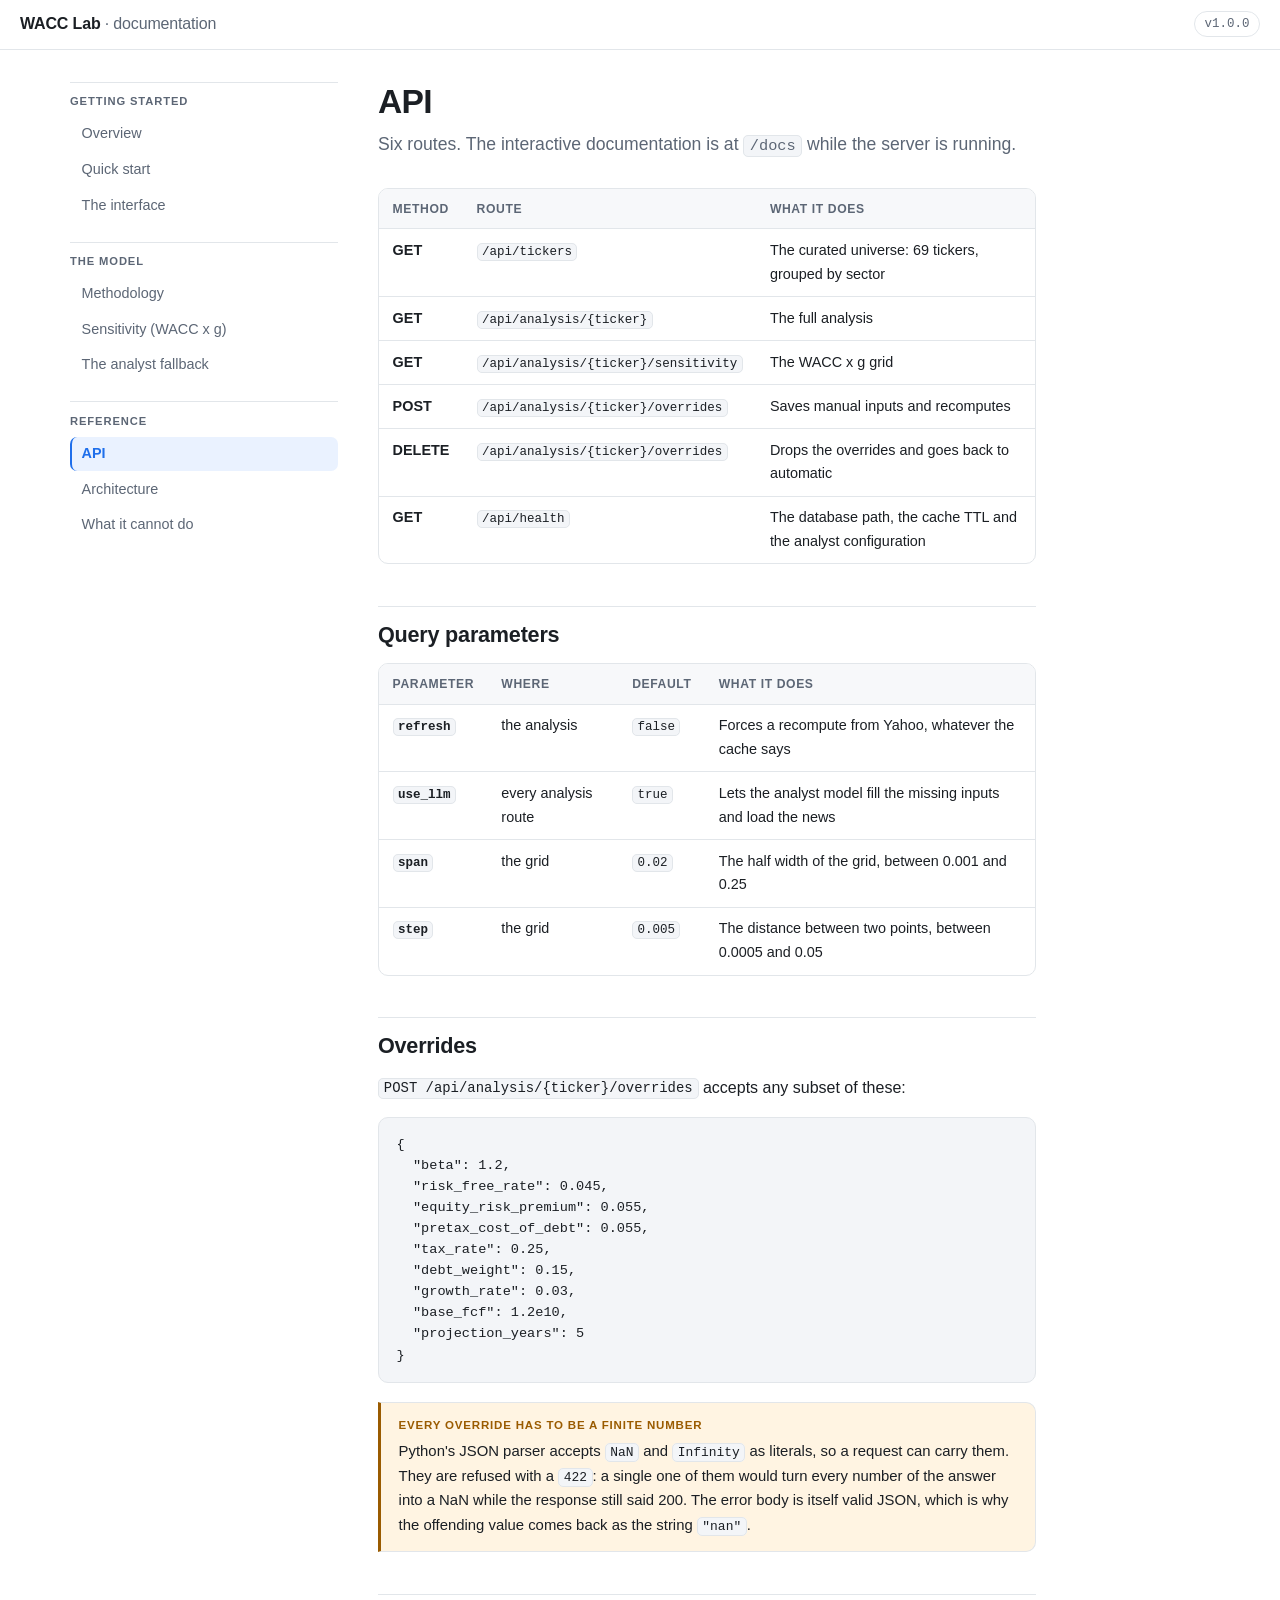
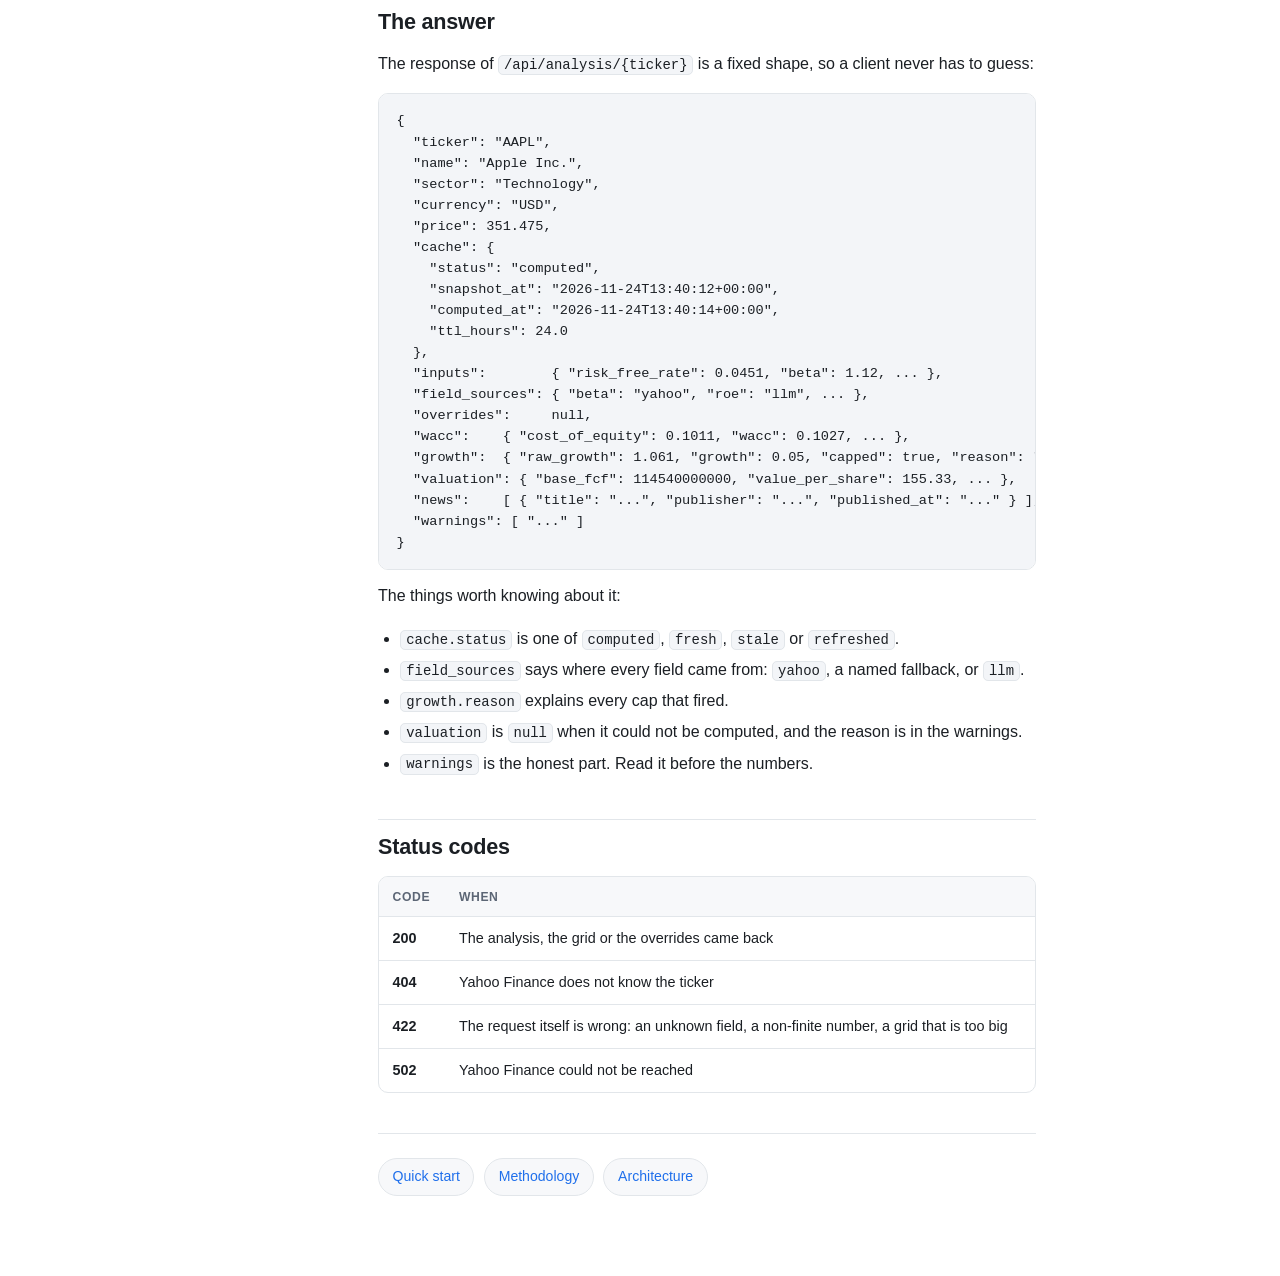
==== docs/api.html @ ee91ddda "docs(wiki): add the HTML wiki in docs/ and serve it at /wiki The documentation was the last thing mi" ====
<!DOCTYPE html>
<html lang="en">
<head>
<meta charset="utf-8" />
<meta name="viewport" content="width=device-width, initial-scale=1" />
<title>API — WACC Lab</title>
<link rel="stylesheet" href="assets/wiki.css" />
</head>
<body data-page="api">
<header class="masthead">
  <button class="menu" id="menu">Menu</button>
  <a class="mark" href="index.html">WACC Lab <span>· documentation</span></a>
  <span class="version" id="version">v1.0.0</span>
</header>

<div class="shell">
  <nav class="sidebar" id="sidebar"></nav>

  <main class="content">
    <h1>API</h1>
    <p class="lead">
      Six routes. The interactive documentation is at
      <code>/docs</code> while the server is running.
    </p>

    <div class="table-wrap">
      <table>
        <thead>
          <tr><th>Method</th><th>Route</th><th>What it does</th></tr>
        </thead>
        <tbody>
          <tr>
            <th>GET</th>
            <td><code>/api/tickers</code></td>
            <td>The curated universe: 69 tickers, grouped by sector</td>
          </tr>
          <tr>
            <th>GET</th>
            <td><code>/api/analysis/{ticker}</code></td>
            <td>The full analysis</td>
          </tr>
          <tr>
            <th>GET</th>
            <td><code>/api/analysis/{ticker}/sensitivity</code></td>
            <td>The WACC x g grid</td>
          </tr>
          <tr>
            <th>POST</th>
            <td><code>/api/analysis/{ticker}/overrides</code></td>
            <td>Saves manual inputs and recomputes</td>
          </tr>
          <tr>
            <th>DELETE</th>
            <td><code>/api/analysis/{ticker}/overrides</code></td>
            <td>Drops the overrides and goes back to automatic</td>
          </tr>
          <tr>
            <th>GET</th>
            <td><code>/api/health</code></td>
            <td>The database path, the cache TTL and the analyst configuration</td>
          </tr>
        </tbody>
      </table>
    </div>

    <h2>Query parameters</h2>
    <div class="table-wrap">
      <table>
        <thead>
          <tr><th>Parameter</th><th>Where</th><th>Default</th><th>What it does</th></tr>
        </thead>
        <tbody>
          <tr><th><code>refresh</code></th><td>the analysis</td><td><code>false</code></td><td>Forces a recompute from Yahoo, whatever the cache says</td></tr>
          <tr><th><code>use_llm</code></th><td>every analysis route</td><td><code>true</code></td><td>Lets the analyst model fill the missing inputs and load the news</td></tr>
          <tr><th><code>span</code></th><td>the grid</td><td><code>0.02</code></td><td>The half width of the grid, between 0.001 and 0.25</td></tr>
          <tr><th><code>step</code></th><td>the grid</td><td><code>0.005</code></td><td>The distance between two points, between 0.0005 and 0.05</td></tr>
        </tbody>
      </table>
    </div>

    <h2>Overrides</h2>
    <p>
      <code>POST /api/analysis/{ticker}/overrides</code> accepts any subset of
      these:
    </p>
    <pre><code>{
  "beta": 1.2,
  "risk_free_rate": 0.045,
  "equity_risk_premium": 0.055,
  "pretax_cost_of_debt": 0.055,
  "tax_rate": 0.25,
  "debt_weight": 0.15,
  "growth_rate": 0.03,
  "base_fcf": 1.2e10,
  "projection_years": 5
}</code></pre>

    <div class="note warn">
      <span class="label">Every override has to be a finite number</span>
      <p>
        Python's JSON parser accepts <code>NaN</code> and <code>Infinity</code>
        as literals, so a request can carry them. They are refused with a
        <code>422</code>: a single one of them would turn every number of the
        answer into a NaN while the response still said 200. The error body is
        itself valid JSON, which is why the offending value comes back as the
        string <code>"nan"</code>.
      </p>
    </div>

    <h2>The answer</h2>
    <p>
      The response of <code>/api/analysis/{ticker}</code> is a fixed shape, so a
      client never has to guess:
    </p>
    <pre><code>{
  "ticker": "AAPL",
  "name": "Apple Inc.",
  "sector": "Technology",
  "currency": "USD",
  "price": 351.475,
  "cache": {
    "status": "computed",
    "snapshot_at": "2026-11-24T13:40:12+00:00",
    "computed_at": "2026-11-24T13:40:14+00:00",
    "ttl_hours": 24.0
  },
  "inputs":        { "risk_free_rate": 0.0451, "beta": 1.12, ... },
  "field_sources": { "beta": "yahoo", "roe": "llm", ... },
  "overrides":     null,
  "wacc":    { "cost_of_equity": 0.1011, "wacc": 0.1027, ... },
  "growth":  { "raw_growth": 1.061, "growth": 0.05, "capped": true, "reason": "..." },
  "valuation": { "base_fcf": 114540000000, "value_per_share": 155.33, ... },
  "news":    [ { "title": "...", "publisher": "...", "published_at": "..." } ],
  "warnings": [ "..." ]
}</code></pre>

    <p>The things worth knowing about it:</p>
    <ul>
      <li><code>cache.status</code> is one of <code>computed</code>,
      <code>fresh</code>, <code>stale</code> or <code>refreshed</code>.</li>
      <li><code>field_sources</code> says where every field came from:
      <code>yahoo</code>, a named fallback, or <code>llm</code>.</li>
      <li><code>growth.reason</code> explains every cap that fired.</li>
      <li><code>valuation</code> is <code>null</code> when it could not be
      computed, and the reason is in the warnings.</li>
      <li><code>warnings</code> is the honest part. Read it before the
      numbers.</li>
    </ul>

    <h2>Status codes</h2>
    <div class="table-wrap">
      <table>
        <thead>
          <tr><th>Code</th><th>When</th></tr>
        </thead>
        <tbody>
          <tr><th>200</th><td>The analysis, the grid or the overrides came back</td></tr>
          <tr><th>404</th><td>Yahoo Finance does not know the ticker</td></tr>
          <tr><th>422</th><td>The request itself is wrong: an unknown field, a non-finite number, a grid that is too big</td></tr>
          <tr><th>502</th><td>Yahoo Finance could not be reached</td></tr>
        </tbody>
      </table>
    </div>

    <div class="next-links">
      <a href="quickstart.html">Quick start</a>
      <a href="methodology.html">Methodology</a>
      <a href="architecture.html">Architecture</a>
    </div>
  </main>
</div>

<script src="assets/wiki.js"></script>
</body>
</html>
---- docs/assets/wiki.css ----
:root {
  --bg: #ffffff;
  --bg-soft: #f7f8fa;
  --bg-code: #f3f5f8;
  --fg: #1b1f24;
  --fg-muted: #5c6675;
  --border: #e2e6ea;
  --accent: #1f6feb;
  --accent-soft: #eaf2ff;
  --warn: #9a5b00;
  --warn-soft: #fff4e2;
  --good: #16794c;
  --good-soft: #e6f6ee;
  --bad: #b4342a;
  --bad-soft: #fdeceb;
  --sidebar: 268px;
  --radius: 10px;
  --mono: ui-monospace, SFMono-Regular, "SF Mono", Menlo, Consolas, monospace;
  --sans: -apple-system, BlinkMacSystemFont, "Segoe UI", Roboto, Helvetica, Arial,
    sans-serif;
}

@media (prefers-color-scheme: dark) {
  :root {
    --bg: #12161b;
    --bg-soft: #171c22;
    --bg-code: #1b2129;
    --fg: #e4e8ed;
    --fg-muted: #9aa5b1;
    --border: #262d36;
    --accent: #6fb0ff;
    --accent-soft: #16263c;
    --warn: #ffb020;
    --warn-soft: #2e2413;
    --good: #4ec98a;
    --good-soft: #14291f;
    --bad: #ff7b72;
    --bad-soft: #2e1917;
  }
}

* {
  box-sizing: border-box;
}

html {
  scroll-behavior: smooth;
  scroll-padding-top: 1.5rem;
}

body {
  margin: 0;
  background: var(--bg);
  color: var(--fg);
  font-family: var(--sans);
  font-size: 16px;
  line-height: 1.65;
  -webkit-font-smoothing: antialiased;
}

/* ----------------------------------------------------------------- masthead */

.masthead {
  position: sticky;
  top: 0;
  z-index: 20;
  display: flex;
  align-items: center;
  gap: 0.75rem;
  padding: 0.7rem 1.25rem;
  background: color-mix(in srgb, var(--bg) 88%, transparent);
  backdrop-filter: blur(8px);
  border-bottom: 1px solid var(--border);
}

.masthead .mark {
  font-weight: 700;
  letter-spacing: -0.01em;
  color: var(--fg);
  text-decoration: none;
  font-size: 1rem;
}

.masthead .mark span {
  color: var(--fg-muted);
  font-weight: 500;
}

.masthead .version {
  margin-left: auto;
  font-size: 0.78rem;
  font-family: var(--mono);
  color: var(--fg-muted);
  border: 1px solid var(--border);
  border-radius: 999px;
  padding: 0.1rem 0.6rem;
}

.masthead .menu {
  display: none;
  border: 1px solid var(--border);
  background: var(--bg-soft);
  color: var(--fg);
  border-radius: 8px;
  padding: 0.3rem 0.6rem;
  font-size: 0.85rem;
  cursor: pointer;
}

/* -------------------------------------------------------------------- shell */

.shell {
  display: flex;
  align-items: flex-start;
  gap: 2.5rem;
  max-width: 1180px;
  margin: 0 auto;
  padding: 2rem 1.25rem 5rem;
}

.sidebar {
  position: sticky;
  top: 4.2rem;
  flex: 0 0 var(--sidebar);
  width: var(--sidebar);
  font-size: 0.9rem;
}

.sidebar h2 {
  margin: 1.2rem 0 0.4rem;
  font-size: 0.7rem;
  text-transform: uppercase;
  letter-spacing: 0.08em;
  color: var(--fg-muted);
}

.sidebar h2:first-child {
  margin-top: 0;
}

.sidebar ul {
  list-style: none;
  margin: 0;
  padding: 0;
}

.sidebar li {
  margin: 0.1rem 0;
}

.sidebar a {
  display: block;
  padding: 0.32rem 0.6rem;
  color: var(--fg-muted);
  text-decoration: none;
  border-radius: 7px;
  border-left: 2px solid transparent;
}

.sidebar a:hover {
  background: var(--bg-soft);
  color: var(--fg);
}

.sidebar a.current {
  color: var(--accent);
  background: var(--accent-soft);
  border-left-color: var(--accent);
  font-weight: 600;
}

.content {
  flex: 1 1 auto;
  min-width: 0;
  max-width: 74ch;
}

/* ---------------------------------------------------------------- typography */

h1 {
  font-size: 2.1rem;
  line-height: 1.2;
  letter-spacing: -0.02em;
  margin: 0 0 0.5rem;
}

h2 {
  font-size: 1.35rem;
  letter-spacing: -0.01em;
  margin: 2.6rem 0 0.7rem;
  padding-top: 0.6rem;
  border-top: 1px solid var(--border);
}

h3 {
  font-size: 1.05rem;
  margin: 1.8rem 0 0.5rem;
}

h4 {
  font-size: 0.95rem;
  margin: 1.4rem 0 0.4rem;
  color: var(--fg-muted);
}

p {
  margin: 0 0 1rem;
}

.lead {
  font-size: 1.1rem;
  color: var(--fg-muted);
  margin-bottom: 1.8rem;
}

a {
  color: var(--accent);
}

code {
  font-family: var(--mono);
  font-size: 0.87em;
  background: var(--bg-code);
  border: 1px solid var(--border);
  border-radius: 5px;
  padding: 0.08em 0.35em;
}

pre {
  background: var(--bg-code);
  border: 1px solid var(--border);
  border-radius: var(--radius);
  padding: 1rem 1.1rem;
  overflow-x: auto;
  font-size: 0.85rem;
  line-height: 1.55;
}

pre code {
  background: none;
  border: 0;
  padding: 0;
  font-size: inherit;
}

blockquote {
  margin: 1.2rem 0;
  padding: 0.8rem 1.1rem;
  border-left: 3px solid var(--accent);
  background: var(--accent-soft);
  border-radius: 0 var(--radius) var(--radius) 0;
  color: var(--fg);
}

blockquote p:last-child {
  margin-bottom: 0;
}

hr {
  border: 0;
  border-top: 1px solid var(--border);
  margin: 2.5rem 0;
}

/* -------------------------------------------------------------------- lists */

ul,
ol {
  margin: 0 0 1rem;
  padding-left: 1.4rem;
}

li {
  margin: 0.3rem 0;
}

li > strong:first-child {
  color: var(--fg);
}

/* ------------------------------------------------------------------- tables */

.table-wrap {
  overflow-x: auto;
  margin: 0 0 1.3rem;
  border: 1px solid var(--border);
  border-radius: var(--radius);
}

table {
  border-collapse: collapse;
  width: 100%;
  font-size: 0.9rem;
}

th,
td {
  text-align: left;
  padding: 0.6rem 0.85rem;
  border-bottom: 1px solid var(--border);
  vertical-align: top;
}

tbody tr:last-child th,
tbody tr:last-child td {
  border-bottom: 0;
}

thead th {
  background: var(--bg-soft);
  font-size: 0.76rem;
  text-transform: uppercase;
  letter-spacing: 0.05em;
  color: var(--fg-muted);
  font-weight: 600;
  white-space: nowrap;
}

tbody th {
  font-weight: 600;
  white-space: nowrap;
}

/* -------------------------------------------------------------------- cards */

.cards {
  display: grid;
  grid-template-columns: repeat(auto-fit, minmax(230px, 1fr));
  gap: 0.9rem;
  margin: 0 0 1.6rem;
}

.card {
  border: 1px solid var(--border);
  border-radius: var(--radius);
  padding: 0.9rem 1rem;
  background: var(--bg-soft);
}

.card h3 {
  margin: 0 0 0.3rem;
  font-size: 0.95rem;
}

.card p {
  margin: 0;
  font-size: 0.88rem;
  color: var(--fg-muted);
}

.card a {
  text-decoration: none;
}

/* ------------------------------------------------------------------- notes */

.note {
  border: 1px solid var(--border);
  border-left-width: 3px;
  border-radius: 0 var(--radius) var(--radius) 0;
  padding: 0.85rem 1.1rem;
  margin: 1.2rem 0;
  font-size: 0.93rem;
}

.note p:last-child {
  margin-bottom: 0;
}

.note .label {
  display: block;
  font-size: 0.72rem;
  text-transform: uppercase;
  letter-spacing: 0.07em;
  font-weight: 700;
  margin-bottom: 0.25rem;
}

.note.info {
  border-left-color: var(--accent);
  background: var(--accent-soft);
}

.note.info .label {
  color: var(--accent);
}

.note.warn {
  border-left-color: var(--warn);
  background: var(--warn-soft);
}

.note.warn .label {
  color: var(--warn);
}

.note.good {
  border-left-color: var(--good);
  background: var(--good-soft);
}

.note.good .label {
  color: var(--good);
}

/* --------------------------------------------------------------------- misc */

.chip {
  display: inline-block;
  font-family: var(--mono);
  font-size: 0.72rem;
  padding: 0.05rem 0.45rem;
  border-radius: 999px;
  border: 1px solid var(--border);
  background: var(--bg-soft);
  color: var(--fg-muted);
  vertical-align: middle;
}

.chip.llm {
  border-color: var(--accent);
  color: var(--accent);
  background: var(--accent-soft);
}

.next-links {
  display: flex;
  flex-wrap: wrap;
  gap: 0.6rem;
  margin-top: 2.5rem;
  padding-top: 1.5rem;
  border-top: 1px solid var(--border);
}

.next-links a {
  display: inline-block;
  padding: 0.4rem 0.85rem;
  border: 1px solid var(--border);
  border-radius: 999px;
  text-decoration: none;
  font-size: 0.88rem;
  background: var(--bg-soft);
}

.next-links a:hover {
  border-color: var(--accent);
  color: var(--accent);
}

.page-foot {
  margin-top: 3rem;
  padding-top: 1.2rem;
  border-top: 1px solid var(--border);
  font-size: 0.82rem;
  color: var(--fg-muted);
}

/* ------------------------------------------------------------- small screen */

@media (max-width: 860px) {
  .shell {
    display: block;
    padding-top: 1.2rem;
  }

  .sidebar {
    position: static;
    width: auto;
    display: none;
    margin-bottom: 1.5rem;
    border: 1px solid var(--border);
    border-radius: var(--radius);
    padding: 0.8rem 1rem;
  }

  .sidebar.open {
    display: block;
  }

  .masthead .menu {
    display: inline-block;
  }

  h1 {
    font-size: 1.7rem;
  }
}
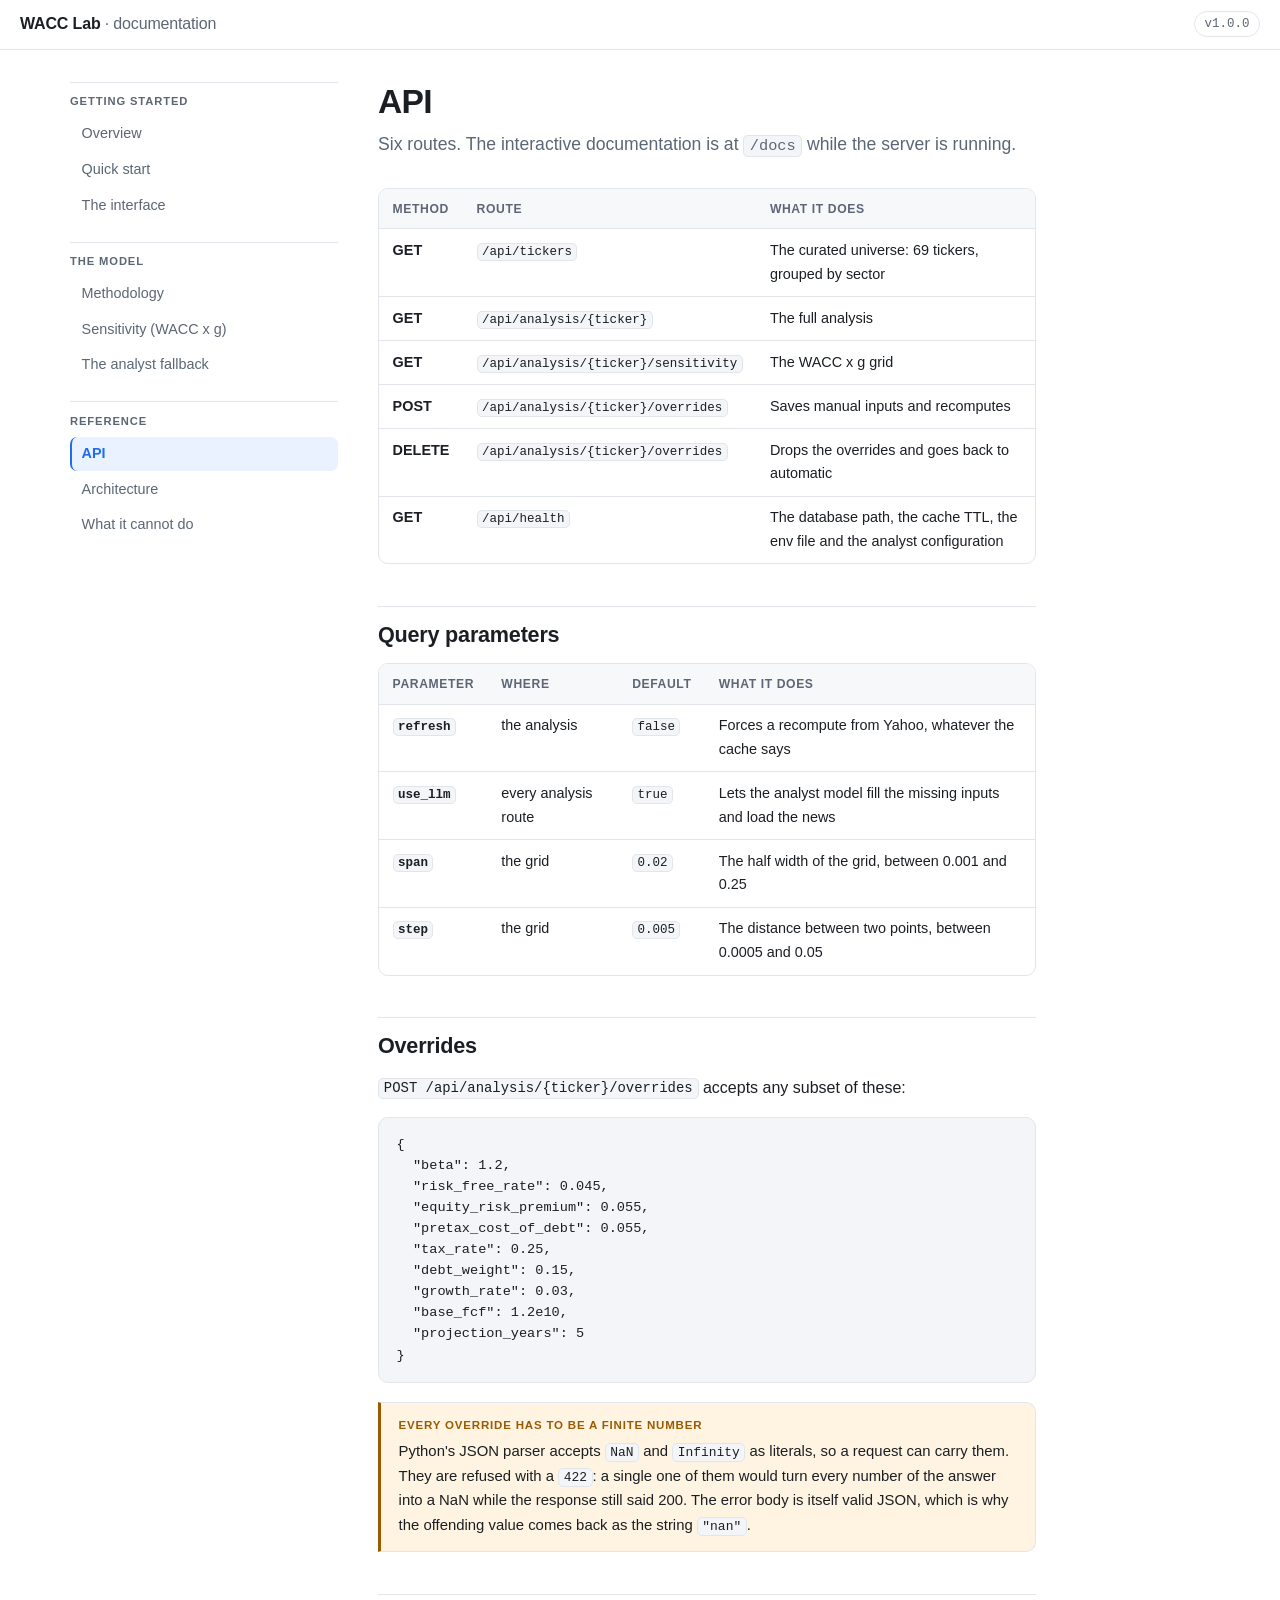
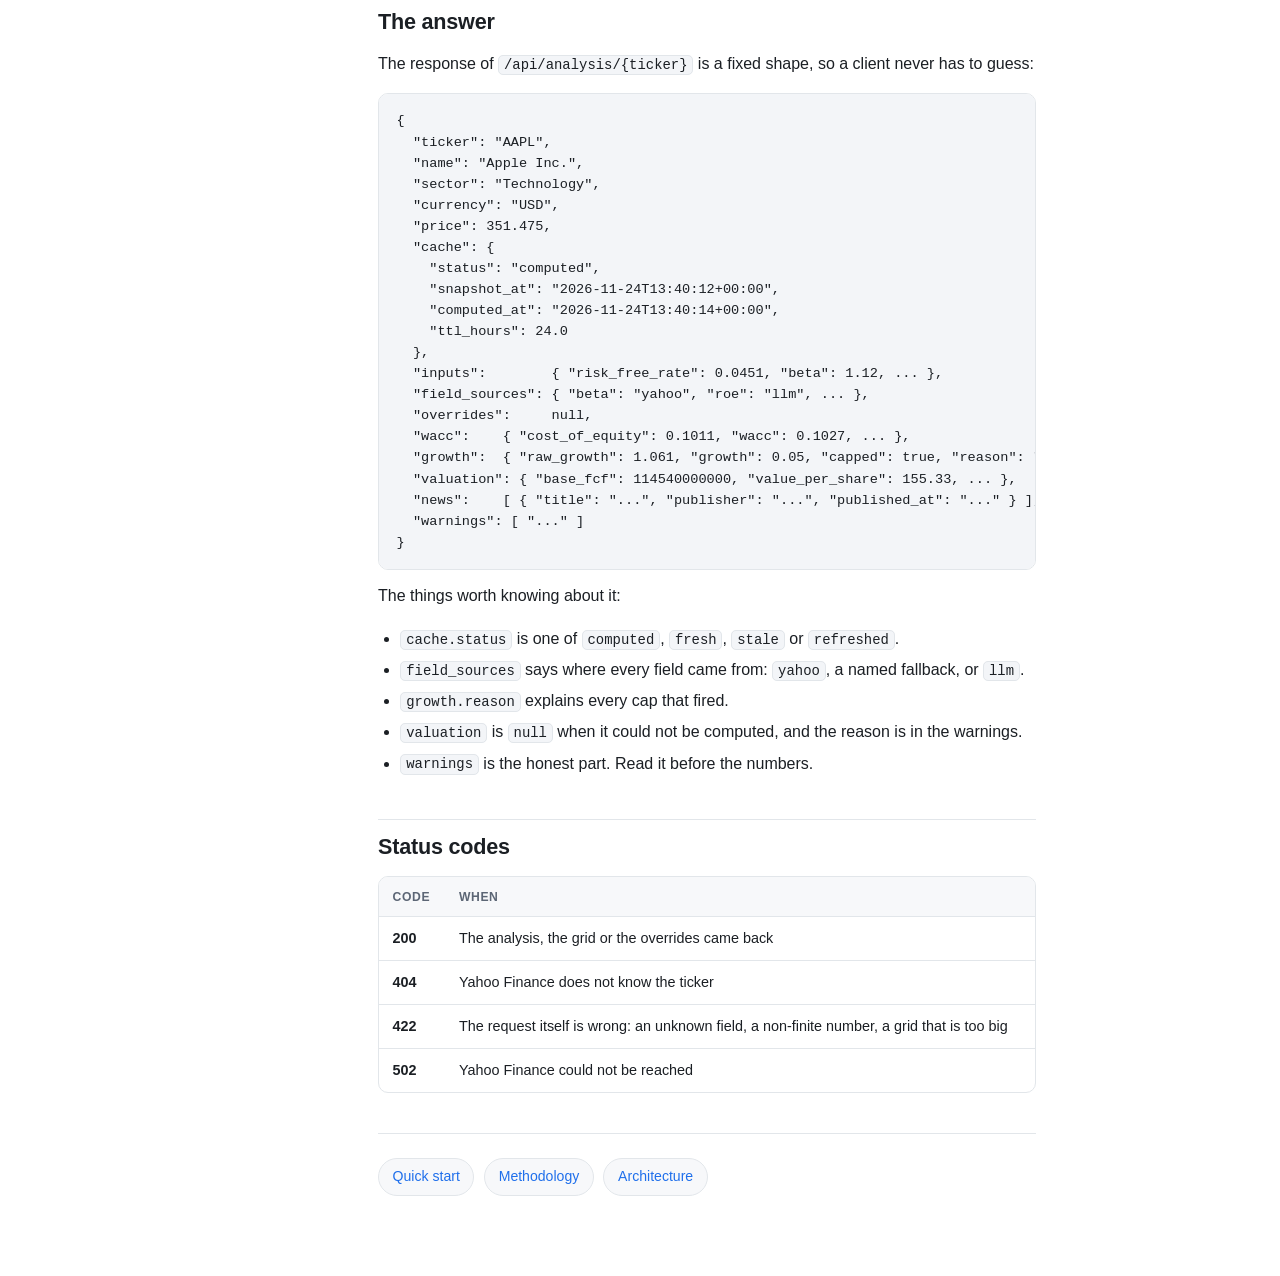
==== commit f603993e: "feat(config,deploy): take the env file and run the app in Docker The app now reads a .env file next " ====
--- a/docs/api.html
+++ b/docs/api.html
@@ -57,7 +57,7 @@
           <tr>
             <th>GET</th>
             <td><code>/api/health</code></td>
-            <td>The database path, the cache TTL and the analyst configuration</td>
+            <td>The database path, the cache TTL, the env file and the analyst configuration</td>
           </tr>
         </tbody>
       </table>
